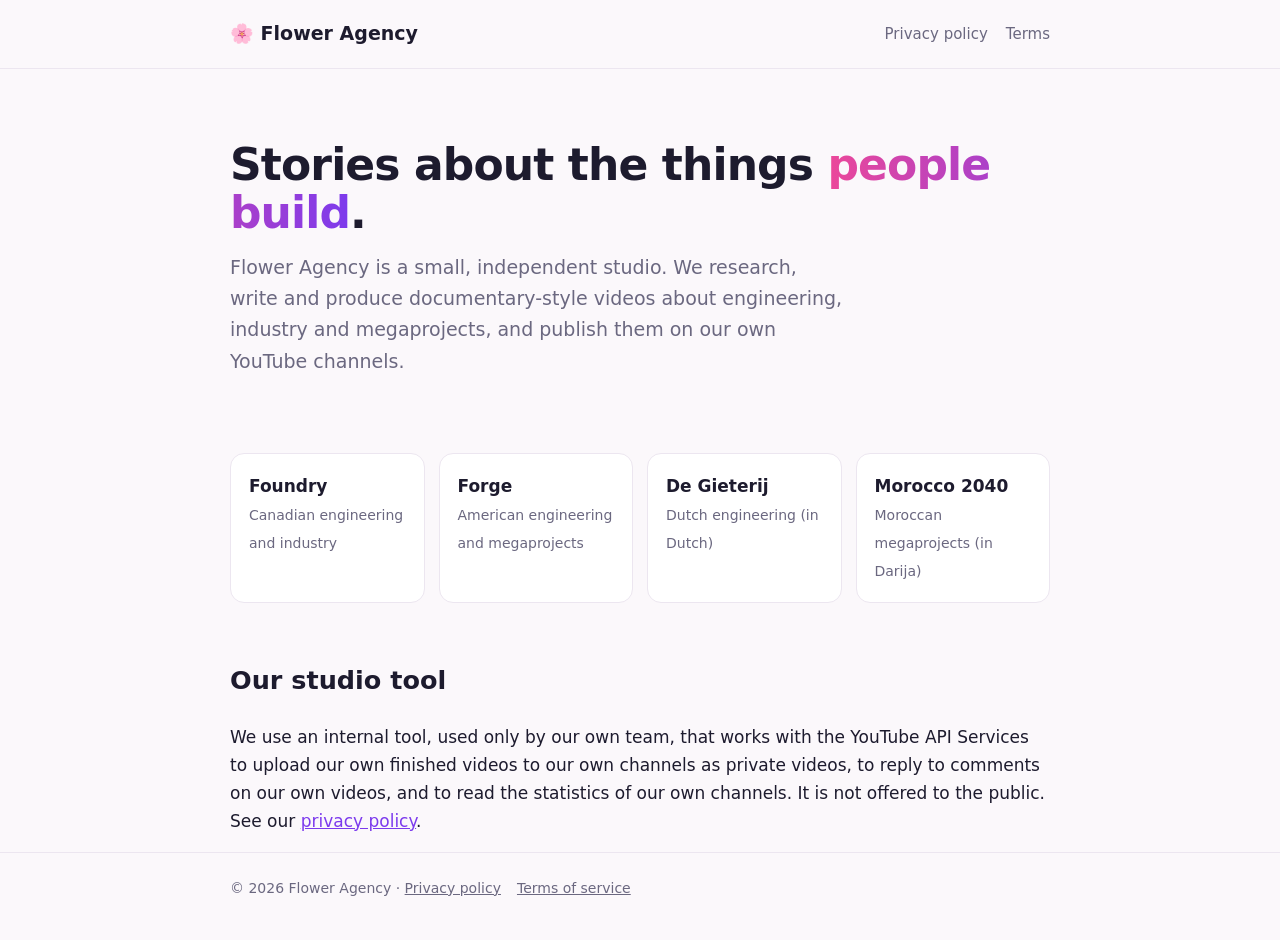
==== index.html @ 2fc11743 "Flower Agency website: homepage, privacy policy, terms Co-Authored-By: Claude Opus 5.5 <noreply@anth" ====
<!doctype html>
<html lang="en"><head><meta charset="utf-8"><meta name="robots" content="noindex, nofollow"><meta name="viewport" content="width=device-width,initial-scale=1">
<title>Flower Agency</title>
<meta name="description" content="Flower Agency is an independent studio that makes documentary-style videos about engineering and megaprojects for its own YouTube channels.">
<link rel="stylesheet" href="style.css">
<link rel="icon" href="data:image/svg+xml,<svg xmlns='http://www.w3.org/2000/svg' viewBox='0 0 100 100'><text y='.9em' font-size='90'>🌸</text></svg>">
</head><body>
<header><div class="wrap"><a class="logo" href="./">🌸 Flower Agency</a>
<nav><a href="privacy.html">Privacy policy</a><a href="terms.html">Terms</a></nav></div></header>
<div class="wrap">
<section class="held">
<h1>Stories about the things <span>people build</span>.</h1>
<p>Flower Agency is a small, independent studio. We research, write and produce documentary-style videos about engineering,
industry and megaprojects, and publish them on our own YouTube channels.</p>
</section>
<div class="kanalen">
<div class="k"><b>Foundry</b><small>Canadian engineering and industry</small></div>
<div class="k"><b>Forge</b><small>American engineering and megaprojects</small></div>
<div class="k"><b>De Gieterij</b><small>Dutch engineering (in Dutch)</small></div>
<div class="k"><b>Morocco 2040</b><small>Moroccan megaprojects (in Darija)</small></div>
</div>
<h2>Our studio tool</h2>
<p>We use an internal tool, used only by our own team, that works with the YouTube API Services to upload our own finished videos
to our own channels as private videos, to reply to comments on our own videos, and to read the statistics of our own channels.
It is not offered to the public. See our <a href="privacy.html">privacy policy</a>.</p>
</div>
<footer><div class="wrap">© 2026 Flower Agency · <a href="privacy.html">Privacy policy</a><a href="terms.html">Terms of service</a></div></footer>
</body></html>
---- style.css ----
:root{--bg:#fbf8fb;--kaart:#fff;--tekst:#1d1b2e;--zacht:#6b6880;--roze:#ec4899;--paars:#7c3aed;--lijn:#ece6f0}
@media (prefers-color-scheme:dark){:root:not([data-theme="light"]){--bg:#14131f;--kaart:#1d1c2b;--tekst:#f2f0f7;--zacht:#a9a6bd;--lijn:#2c2a3d}}
*{box-sizing:border-box}
body{margin:0;background:var(--bg);color:var(--tekst);font:17px/1.65 "Segoe UI",system-ui,-apple-system,sans-serif}
.wrap{max-width:860px;margin:0 auto;padding:0 20px}
header{border-bottom:1px solid var(--lijn)}
header .wrap{display:flex;align-items:center;gap:12px;height:68px}
.logo{display:flex;align-items:center;gap:10px;font-weight:700;font-size:19px;color:var(--tekst);text-decoration:none}
nav{margin-left:auto;display:flex;gap:18px;font-size:15px}
nav a{color:var(--zacht);text-decoration:none}nav a:hover{color:var(--roze)}
.held{padding:72px 0 40px}
.held h1{font-size:44px;line-height:1.1;margin:0 0 14px;letter-spacing:-.02em}
.held h1 span{background:linear-gradient(90deg,var(--roze),var(--paars));-webkit-background-clip:text;background-clip:text;color:transparent}
.held p{color:var(--zacht);font-size:19px;max-width:620px;margin:0}
.kanalen{display:grid;grid-template-columns:repeat(auto-fit,minmax(180px,1fr));gap:14px;margin:36px 0 56px}
.k{background:var(--kaart);border:1px solid var(--lijn);border-radius:14px;padding:18px}
.k b{display:block;font-size:17px}.k small{color:var(--zacht);font-size:14px}
main.tekst{padding:48px 0 64px}
main.tekst h1{font-size:34px;margin:0 0 6px}main.tekst h2{font-size:21px;margin:32px 0 6px}
main.tekst .datum{color:var(--zacht);font-size:14px;margin-bottom:24px}
a{color:var(--paars)}
footer{border-top:1px solid var(--lijn);color:var(--zacht);font-size:14px;padding:24px 0 40px}
footer a{color:var(--zacht);margin-right:16px}
@media (max-width:600px){.held h1{font-size:34px}nav{gap:12px;font-size:14px}}
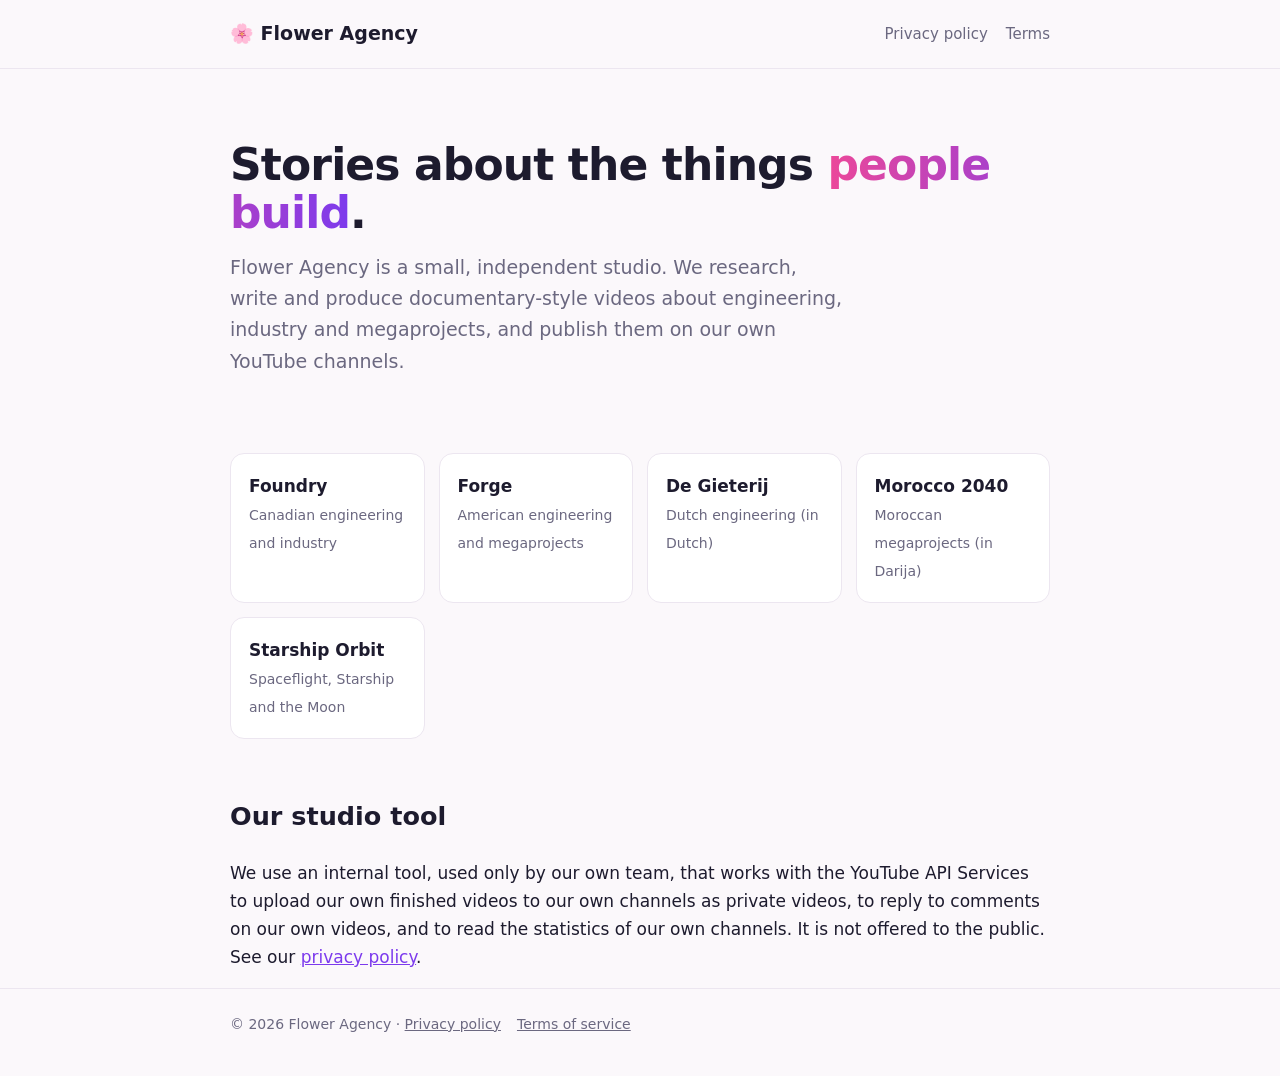
==== commit aa088914: "Add Starship Orbit channel Co-Authored-By: Claude Opus 5.5 <noreply@anthropic.com>" ====
--- a/index.html
+++ b/index.html
@@ -18,6 +18,7 @@
 <div class="k"><b>Forge</b><small>American engineering and megaprojects</small></div>
 <div class="k"><b>De Gieterij</b><small>Dutch engineering (in Dutch)</small></div>
 <div class="k"><b>Morocco 2040</b><small>Moroccan megaprojects (in Darija)</small></div>
+<div class="k"><b>Starship Orbit</b><small>Spaceflight, Starship and the Moon</small></div>
 </div>
 <h2>Our studio tool</h2>
 <p>We use an internal tool, used only by our own team, that works with the YouTube API Services to upload our own finished videos
